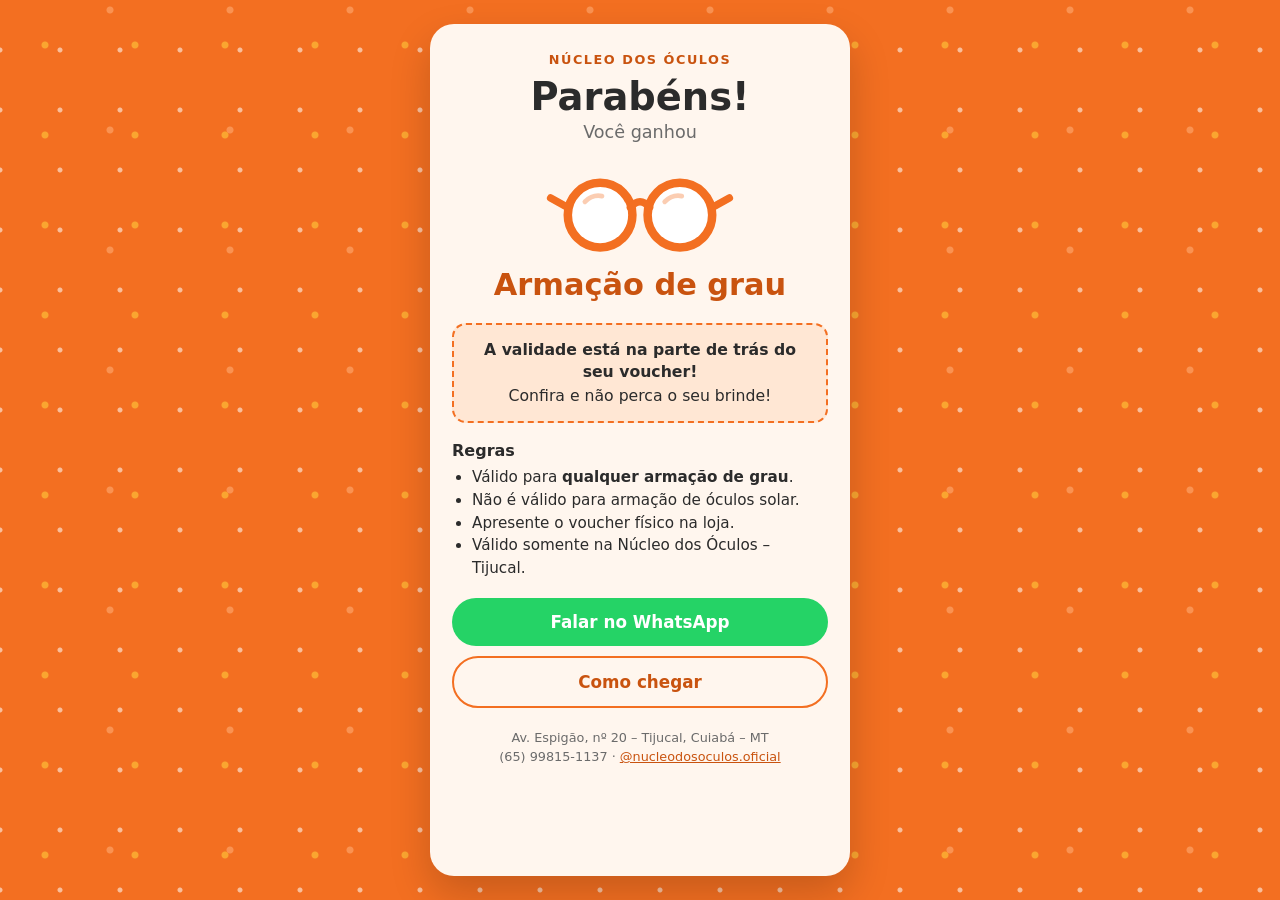
==== armacao/index.html @ f8e83f9d "vouchers Núcleo dos Óculos" ====
<!doctype html>
<html lang="pt-BR">
<head>
  <meta charset="utf-8">
  <meta name="viewport" content="width=device-width, initial-scale=1">
  <meta name="robots" content="noindex, nofollow">
  <meta name="theme-color" content="#f36f21">
  <title>Você ganhou uma armação! – Núcleo dos Óculos</title>
  <link rel="stylesheet" href="../estilo.css">
</head>
<body>
  <div class="confete" aria-hidden="true"></div>
  <main class="card">
    <p class="marca">Núcleo dos Óculos</p>
    <h1>Parabéns!<span>Você ganhou</span></h1>
    <div class="icone"><svg viewBox="0 0 200 110" aria-hidden="true"><circle cx="58" cy="58" r="34" fill="#fff" stroke="currentColor" stroke-width="9"/><circle cx="142" cy="58" r="34" fill="#fff" stroke="currentColor" stroke-width="9"/><path d="M90 50q10-12 20 0" stroke="currentColor" stroke-width="8" fill="none" stroke-linecap="round"/><path d="M24 50L6 40M176 50l18-10" stroke="currentColor" stroke-width="8" stroke-linecap="round"/><path d="M42 44q8-8 18-6" stroke="currentColor" stroke-opacity=".35" stroke-width="5" fill="none" stroke-linecap="round"/><path d="M126 44q8-8 18-6" stroke="currentColor" stroke-opacity=".35" stroke-width="5" fill="none" stroke-linecap="round"/></svg></div>
    <p class="premio">Armação de grau</p>

    <section class="aviso">
      <strong>A validade está na parte de trás do seu voucher!</strong>
      Confira e não perca o seu brinde!
    </section>

    <section class="regras">
      <h2>Regras</h2>
      <ul>
          <li>Válido para <strong>qualquer armação de grau</strong>.</li>
          <li>Não é válido para armação de óculos solar.</li>
          <li>Apresente o voucher físico na loja.</li>
          <li>Válido somente na Núcleo dos Óculos – Tijucal.</li>
      </ul>
    </section>

    <a class="btn" href="https://wa.me/5565998151137?text=Ol%C3%A1!%20Ganhei%20um%20voucher%20de%20Arma%C3%A7%C3%A3o%20de%20grau%20e%20quero%20usar.">Falar no WhatsApp</a>
    <a class="btn sec" href="https://www.google.com/maps/search/?api=1&query=N%C3%BAcleo+dos+%C3%93culos+Tijucal+Av.+Espig%C3%A3o+20+Cuiab%C3%A1">Como chegar</a>

    <footer>
      Av. Espigão, nº 20 – Tijucal, Cuiabá – MT<br>
      (65) 99815-1137 · <a href="https://www.instagram.com/nucleodosoculos.oficial/">@nucleodosoculos.oficial</a>
    </footer>
  </main>
</body>
</html>
---- estilo.css ----
:root {
  --laranja: #f36f21;
  --laranja-escuro: #c9530f;
  --creme: #fff6ee;
  --texto: #2b2b2b;
  --suave: #6b6b6b;
}
* { box-sizing: border-box; margin: 0; }
body {
  min-height: 100vh;
  font-family: system-ui, -apple-system, "Segoe UI", Roboto, sans-serif;
  color: var(--texto);
  background: var(--laranja);
  display: flex;
  justify-content: center;
  padding: 24px 16px;
}
.confete {
  position: fixed; inset: 0; pointer-events: none;
  background-image:
    radial-gradient(circle, #ffd23f 3px, transparent 4px),
    radial-gradient(circle, #fff 2px, transparent 3px),
    radial-gradient(circle, #ffb07a 3px, transparent 4px);
  background-size: 90px 90px, 60px 60px, 120px 120px;
  background-position: 0 0, 30px 20px, 50px 70px;
  opacity: .55;
  animation: cai 12s linear infinite;
}
@keyframes cai { to { background-position: 0 900px, 30px 620px, 50px 1270px; } }
@media (prefers-reduced-motion: reduce) { .confete { animation: none; } }

.card {
  position: relative;
  width: 100%; max-width: 420px;
  background: var(--creme);
  border-radius: 24px;
  padding: 28px 22px 22px;
  text-align: center;
  box-shadow: 0 18px 40px rgba(0,0,0,.18);
  animation: surge .6s cubic-bezier(.2,.9,.3,1.2) both;
}
@keyframes surge { from { transform: translateY(24px) scale(.96); opacity: 0; } }

.marca {
  font-size: .8rem; font-weight: 700; letter-spacing: .12em; text-transform: uppercase;
  color: var(--laranja-escuro);
}
h1 { font-size: 2.4rem; line-height: 1.05; margin-top: 10px; }
h1 span { display: block; font-size: 1.1rem; font-weight: 500; color: var(--suave); margin-top: 6px; }

.icone { color: var(--laranja); width: 190px; margin: 18px auto 4px; }
.icone svg { width: 100%; height: auto; display: block; }

.premio {
  font-size: 1.9rem; font-weight: 800; color: var(--laranja-escuro);
  line-height: 1.15;
}

.aviso {
  margin-top: 20px; padding: 14px 16px;
  background: #ffe7d4; border: 2px dashed var(--laranja);
  border-radius: 14px; font-size: .98rem; line-height: 1.4;
}
.aviso strong { display: block; margin-bottom: 2px; }

.regras { text-align: left; margin-top: 18px; }
.regras h2 { font-size: 1rem; margin-bottom: 6px; }
.regras ul { padding-left: 20px; line-height: 1.5; font-size: .95rem; }

.btn {
  display: block; margin-top: 18px; padding: 14px;
  background: #25d366; color: #fff; font-weight: 700; text-decoration: none;
  border-radius: 999px; font-size: 1.05rem;
}
.btn.sec {
  margin-top: 10px; background: transparent; color: var(--laranja-escuro);
  border: 2px solid var(--laranja);
}

footer { margin-top: 20px; font-size: .8rem; color: var(--suave); line-height: 1.5; }
footer a { color: var(--laranja-escuro); }
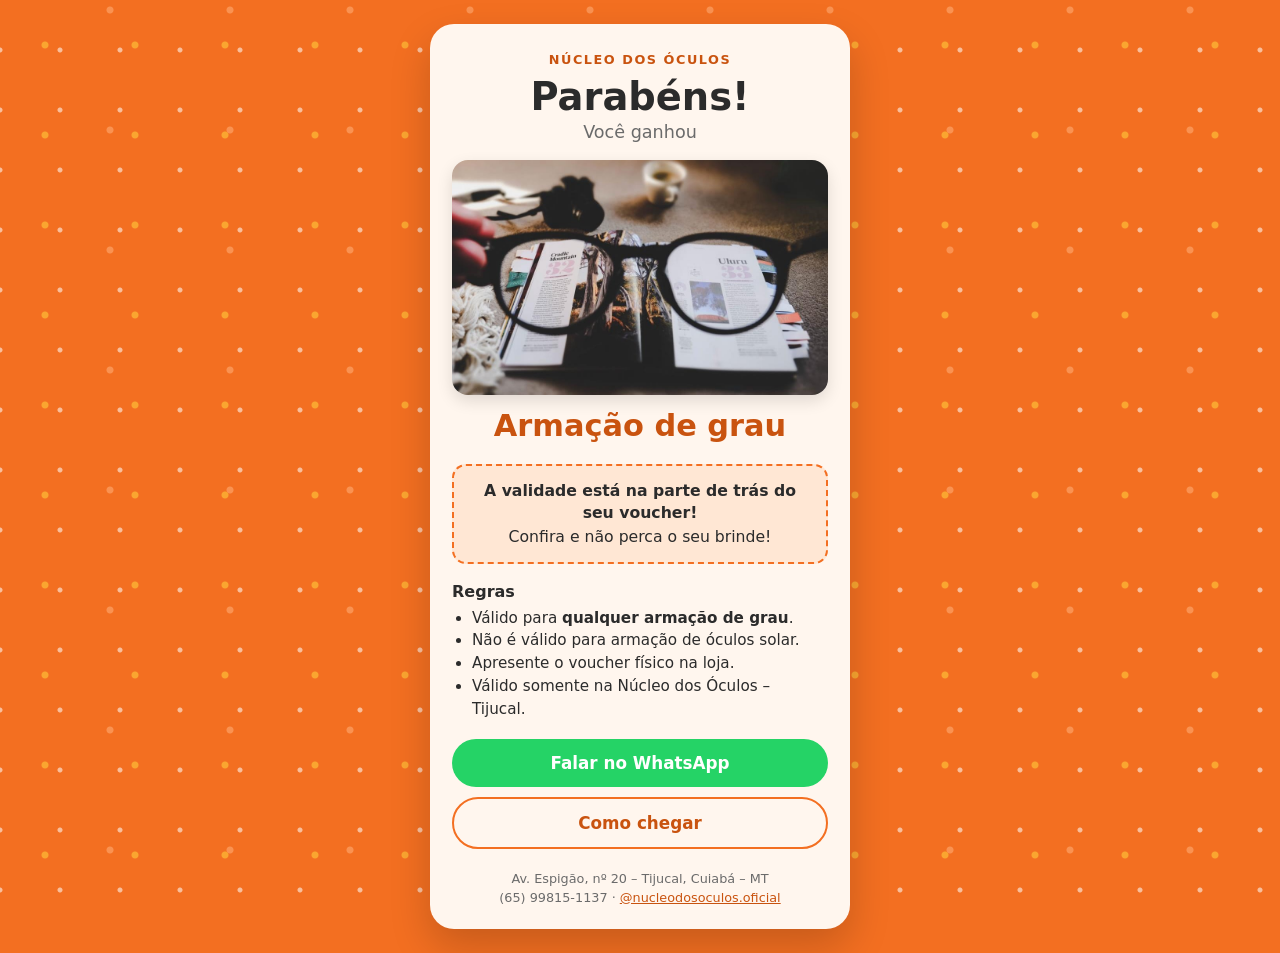
==== commit bbd0d16e: "Fotos nos vouchers" ====
--- a/armacao/index.html
+++ b/armacao/index.html
@@ -13,7 +13,7 @@
   <main class="card">
     <p class="marca">Núcleo dos Óculos</p>
     <h1>Parabéns!<span>Você ganhou</span></h1>
-    <div class="icone"><svg viewBox="0 0 200 110" aria-hidden="true"><circle cx="58" cy="58" r="34" fill="#fff" stroke="currentColor" stroke-width="9"/><circle cx="142" cy="58" r="34" fill="#fff" stroke="currentColor" stroke-width="9"/><path d="M90 50q10-12 20 0" stroke="currentColor" stroke-width="8" fill="none" stroke-linecap="round"/><path d="M24 50L6 40M176 50l18-10" stroke="currentColor" stroke-width="8" stroke-linecap="round"/><path d="M42 44q8-8 18-6" stroke="currentColor" stroke-opacity=".35" stroke-width="5" fill="none" stroke-linecap="round"/><path d="M126 44q8-8 18-6" stroke="currentColor" stroke-opacity=".35" stroke-width="5" fill="none" stroke-linecap="round"/></svg></div>
+    <img class="foto" src="../img/armacao.jpg" alt="Óculos de grau sobre uma revista" width="960" height="600">
     <p class="premio">Armação de grau</p>
 
     <section class="aviso">
--- a/estilo.css
+++ b/estilo.css
@@ -48,8 +48,11 @@
 h1 { font-size: 2.4rem; line-height: 1.05; margin-top: 10px; }
 h1 span { display: block; font-size: 1.1rem; font-weight: 500; color: var(--suave); margin-top: 6px; }
 
-.icone { color: var(--laranja); width: 190px; margin: 18px auto 4px; }
-.icone svg { width: 100%; height: auto; display: block; }
+.foto {
+  display: block; width: 100%; height: auto; aspect-ratio: 16 / 10; object-fit: cover;
+  margin: 18px 0 14px; border-radius: 16px;
+  box-shadow: 0 6px 16px rgba(0,0,0,.12);
+}
 
 .premio {
   font-size: 1.9rem; font-weight: 800; color: var(--laranja-escuro);
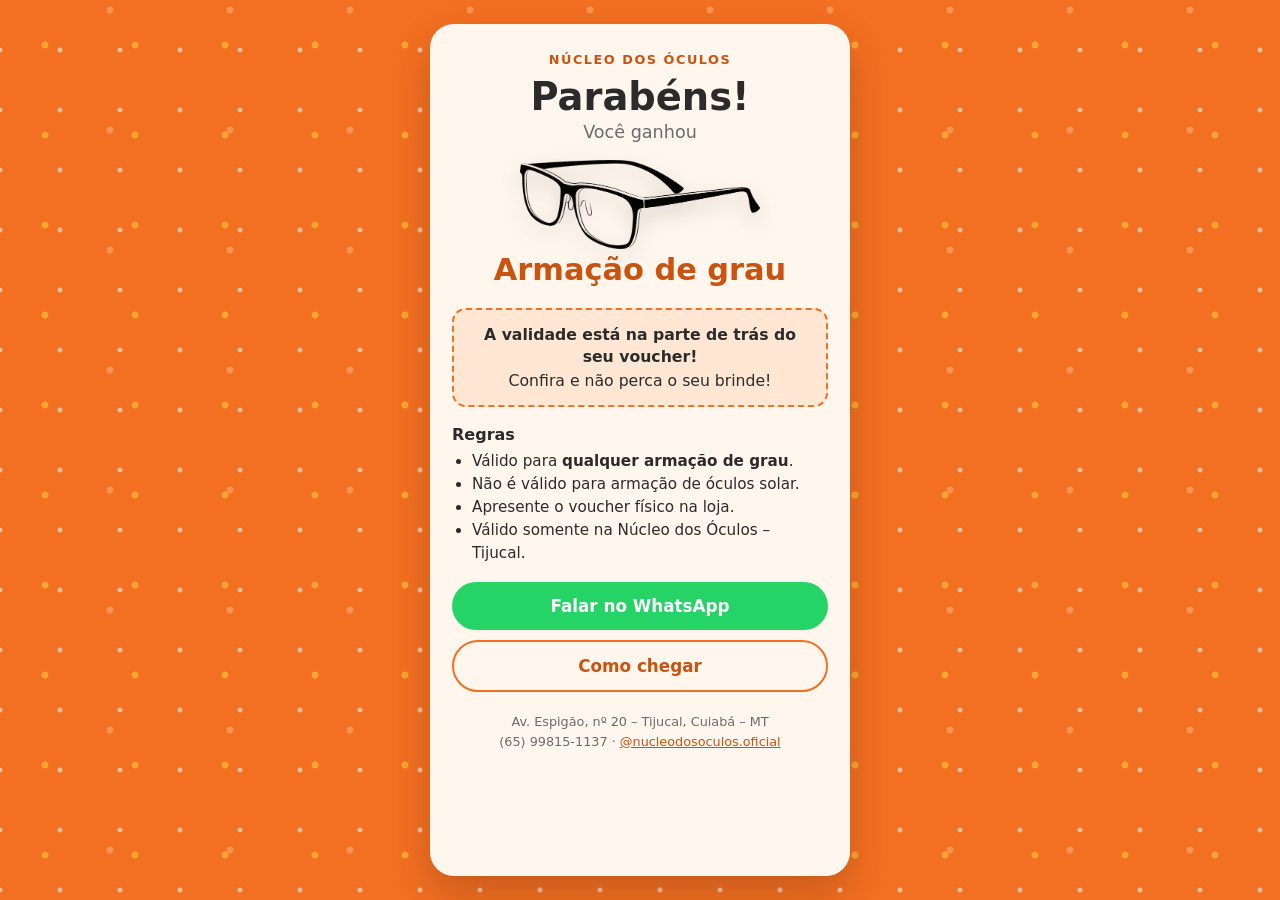
==== commit 5994bc54: "Ilustrações PNG no solar, armação e exame" ====
--- a/armacao/index.html
+++ b/armacao/index.html
@@ -6,14 +6,14 @@
   <meta name="robots" content="noindex, nofollow">
   <meta name="theme-color" content="#f36f21">
   <title>Você ganhou uma armação! – Núcleo dos Óculos</title>
-  <link rel="stylesheet" href="../estilo.css">
+  <link rel="stylesheet" href="../estilo.css?v=7d99d8fe">
 </head>
 <body>
   <div class="confete" aria-hidden="true"></div>
   <main class="card">
     <p class="marca">Núcleo dos Óculos</p>
     <h1>Parabéns!<span>Você ganhou</span></h1>
-    <img class="foto" src="../img/armacao.jpg" alt="Óculos de grau sobre uma revista" width="960" height="600">
+    <div class="icone"><img src="../img/armacao.png" alt="Armação de óculos de grau"></div>
     <p class="premio">Armação de grau</p>
 
     <section class="aviso">
--- a/estilo.css
+++ b/estilo.css
@@ -48,11 +48,16 @@
 h1 { font-size: 2.4rem; line-height: 1.05; margin-top: 10px; }
 h1 span { display: block; font-size: 1.1rem; font-weight: 500; color: var(--suave); margin-top: 6px; }
 
-.foto {
-  display: block; width: 100%; height: auto; aspect-ratio: 16 / 10; object-fit: cover;
-  margin: 18px 0 14px; border-radius: 16px;
-  box-shadow: 0 6px 16px rgba(0,0,0,.12);
+.icone { color: var(--laranja); width: 190px; max-width: 100%; margin: 18px auto 4px; }
+.icone svg { width: 100%; height: auto; display: block; }
+.icone:has(img) { width: 240px; }
+.icone img {
+  width: 100%; height: auto; display: block;
+  filter: drop-shadow(0 8px 10px rgba(0,0,0,.18));
+  animation: flutua 3.5s ease-in-out infinite;
 }
+@keyframes flutua { 50% { transform: translateY(-6px) rotate(-1.5deg); } }
+@media (prefers-reduced-motion: reduce) { .icone img { animation: none; } }
 
 .premio {
   font-size: 1.9rem; font-weight: 800; color: var(--laranja-escuro);
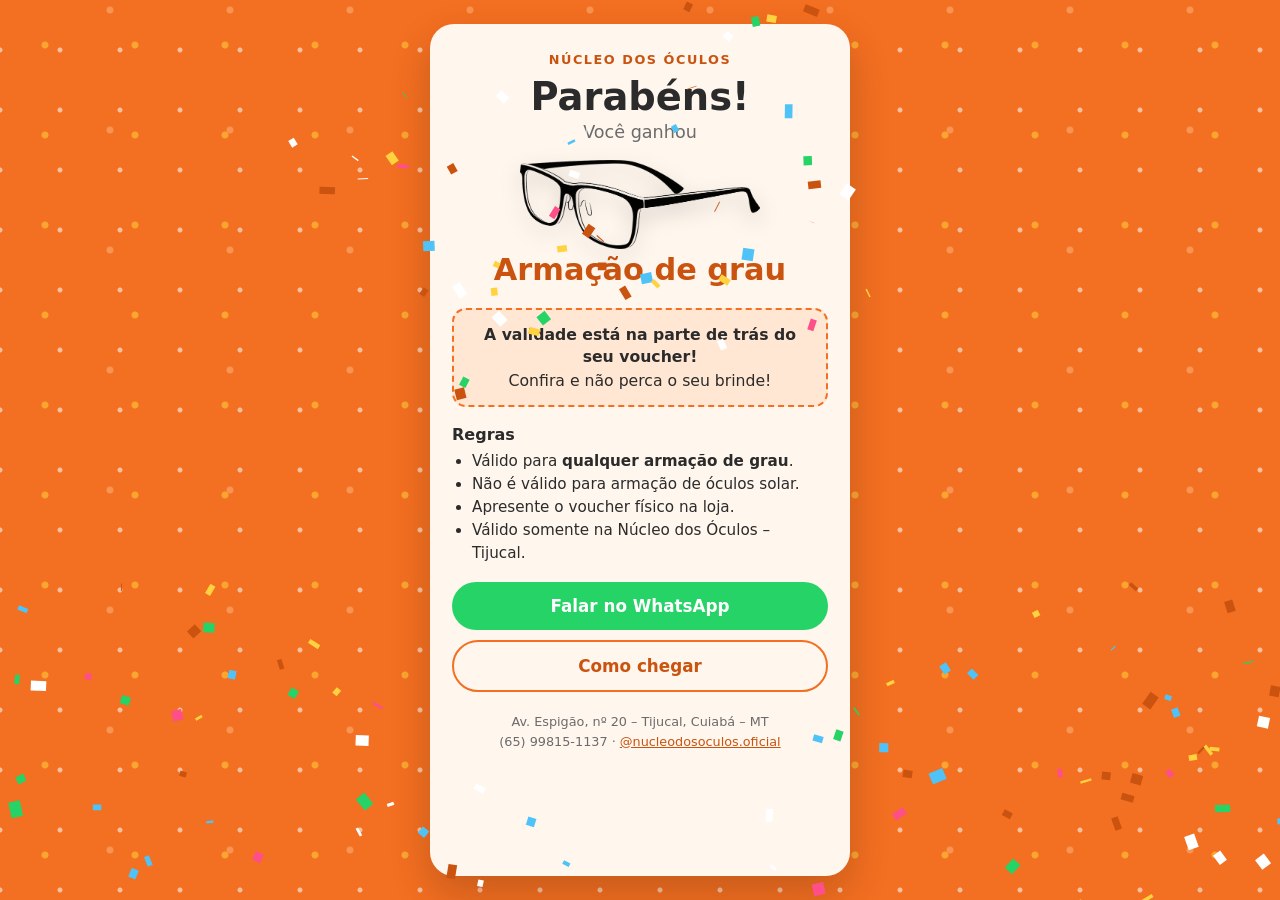
==== commit 35fbed1b: "Confete ao abrir e pulse no WhatsApp" ====
--- a/armacao/index.html
+++ b/armacao/index.html
@@ -6,7 +6,7 @@
   <meta name="robots" content="noindex, nofollow">
   <meta name="theme-color" content="#f36f21">
   <title>Você ganhou uma armação! – Núcleo dos Óculos</title>
-  <link rel="stylesheet" href="../estilo.css?v=7d99d8fe">
+  <link rel="stylesheet" href="../estilo.css?v=08d802e4">
 </head>
 <body>
   <div class="confete" aria-hidden="true"></div>
@@ -39,5 +39,6 @@
       (65) 99815-1137 · <a href="https://www.instagram.com/nucleodosoculos.oficial/">@nucleodosoculos.oficial</a>
     </footer>
   </main>
+  <script src="../confete.js?v=9ba98041" defer></script>
 </body>
 </html>
--- a/estilo.css
+++ b/estilo.css
@@ -80,6 +80,15 @@
   background: #25d366; color: #fff; font-weight: 700; text-decoration: none;
   border-radius: 999px; font-size: 1.05rem;
 }
+.btn:not(.sec) { animation: pulse 2.4s ease-out 1.2s infinite; }
+@keyframes pulse {
+  0%   { box-shadow: 0 0 0 0 rgba(37, 211, 102, .55); transform: scale(1); }
+  15%  { transform: scale(1.03); }
+  30%  { transform: scale(1); }
+  70%  { box-shadow: 0 0 0 14px rgba(37, 211, 102, 0); }
+  100% { box-shadow: 0 0 0 0 rgba(37, 211, 102, 0); }
+}
+@media (prefers-reduced-motion: reduce) { .btn:not(.sec) { animation: none; } }
 .btn.sec {
   margin-top: 10px; background: transparent; color: var(--laranja-escuro);
   border: 2px solid var(--laranja);
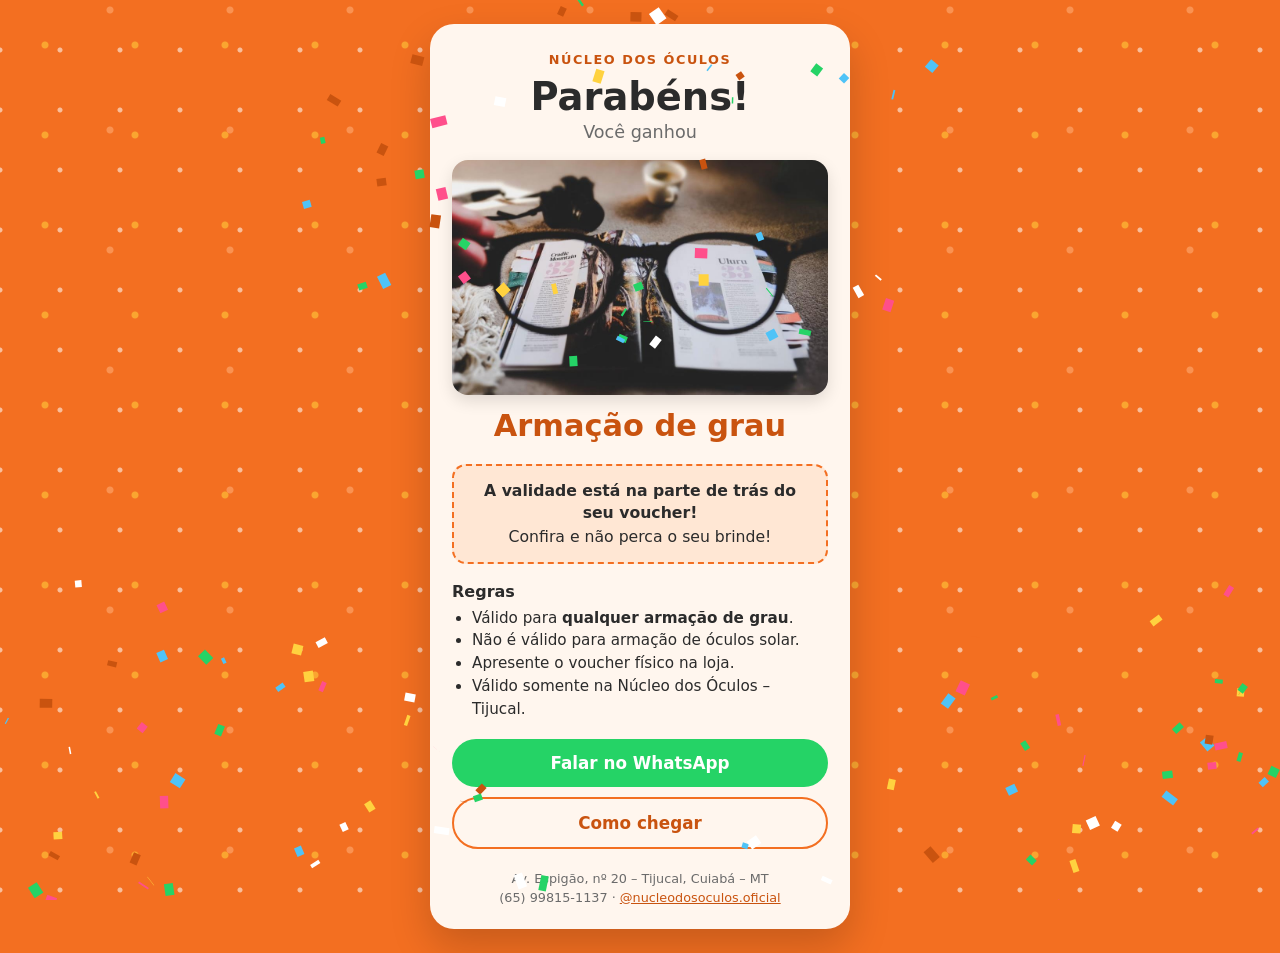
==== commit 7129e9db: "Volta as fotos no solar, armação e exame" ====
--- a/armacao/index.html
+++ b/armacao/index.html
@@ -6,14 +6,14 @@
   <meta name="robots" content="noindex, nofollow">
   <meta name="theme-color" content="#f36f21">
   <title>Você ganhou uma armação! – Núcleo dos Óculos</title>
-  <link rel="stylesheet" href="../estilo.css?v=08d802e4">
+  <link rel="stylesheet" href="../estilo.css?v=f4ba20aa">
 </head>
 <body>
   <div class="confete" aria-hidden="true"></div>
   <main class="card">
     <p class="marca">Núcleo dos Óculos</p>
     <h1>Parabéns!<span>Você ganhou</span></h1>
-    <div class="icone"><img src="../img/armacao.png" alt="Armação de óculos de grau"></div>
+    <img class="foto" src="../img/armacao.jpg" alt="Óculos de grau sobre uma revista" width="960" height="600">
     <p class="premio">Armação de grau</p>
 
     <section class="aviso">
--- a/estilo.css
+++ b/estilo.css
@@ -50,14 +50,11 @@
 
 .icone { color: var(--laranja); width: 190px; max-width: 100%; margin: 18px auto 4px; }
 .icone svg { width: 100%; height: auto; display: block; }
-.icone:has(img) { width: 240px; }
-.icone img {
-  width: 100%; height: auto; display: block;
-  filter: drop-shadow(0 8px 10px rgba(0,0,0,.18));
-  animation: flutua 3.5s ease-in-out infinite;
+.foto {
+  display: block; width: 100%; height: auto; aspect-ratio: 16 / 10; object-fit: cover;
+  margin: 18px 0 14px; border-radius: 16px;
+  box-shadow: 0 6px 16px rgba(0,0,0,.12);
 }
-@keyframes flutua { 50% { transform: translateY(-6px) rotate(-1.5deg); } }
-@media (prefers-reduced-motion: reduce) { .icone img { animation: none; } }
 
 .premio {
   font-size: 1.9rem; font-weight: 800; color: var(--laranja-escuro);
